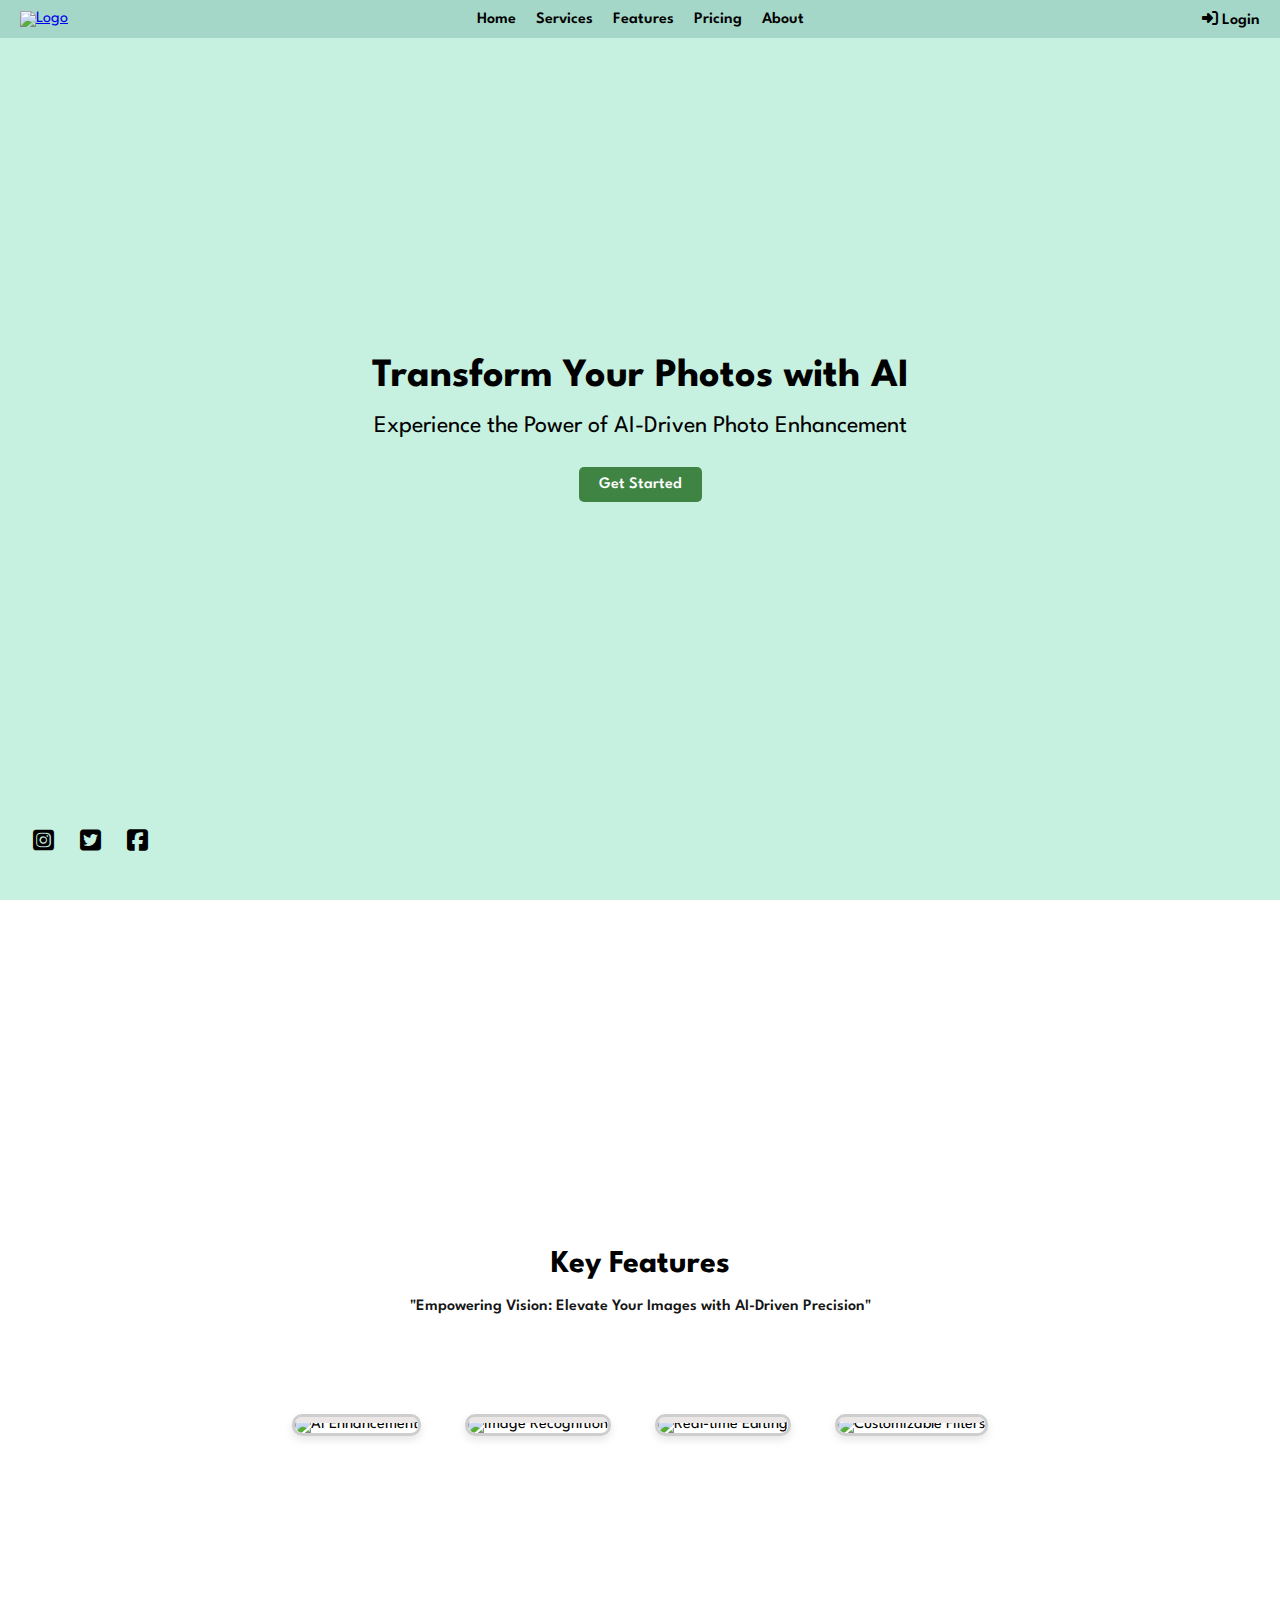
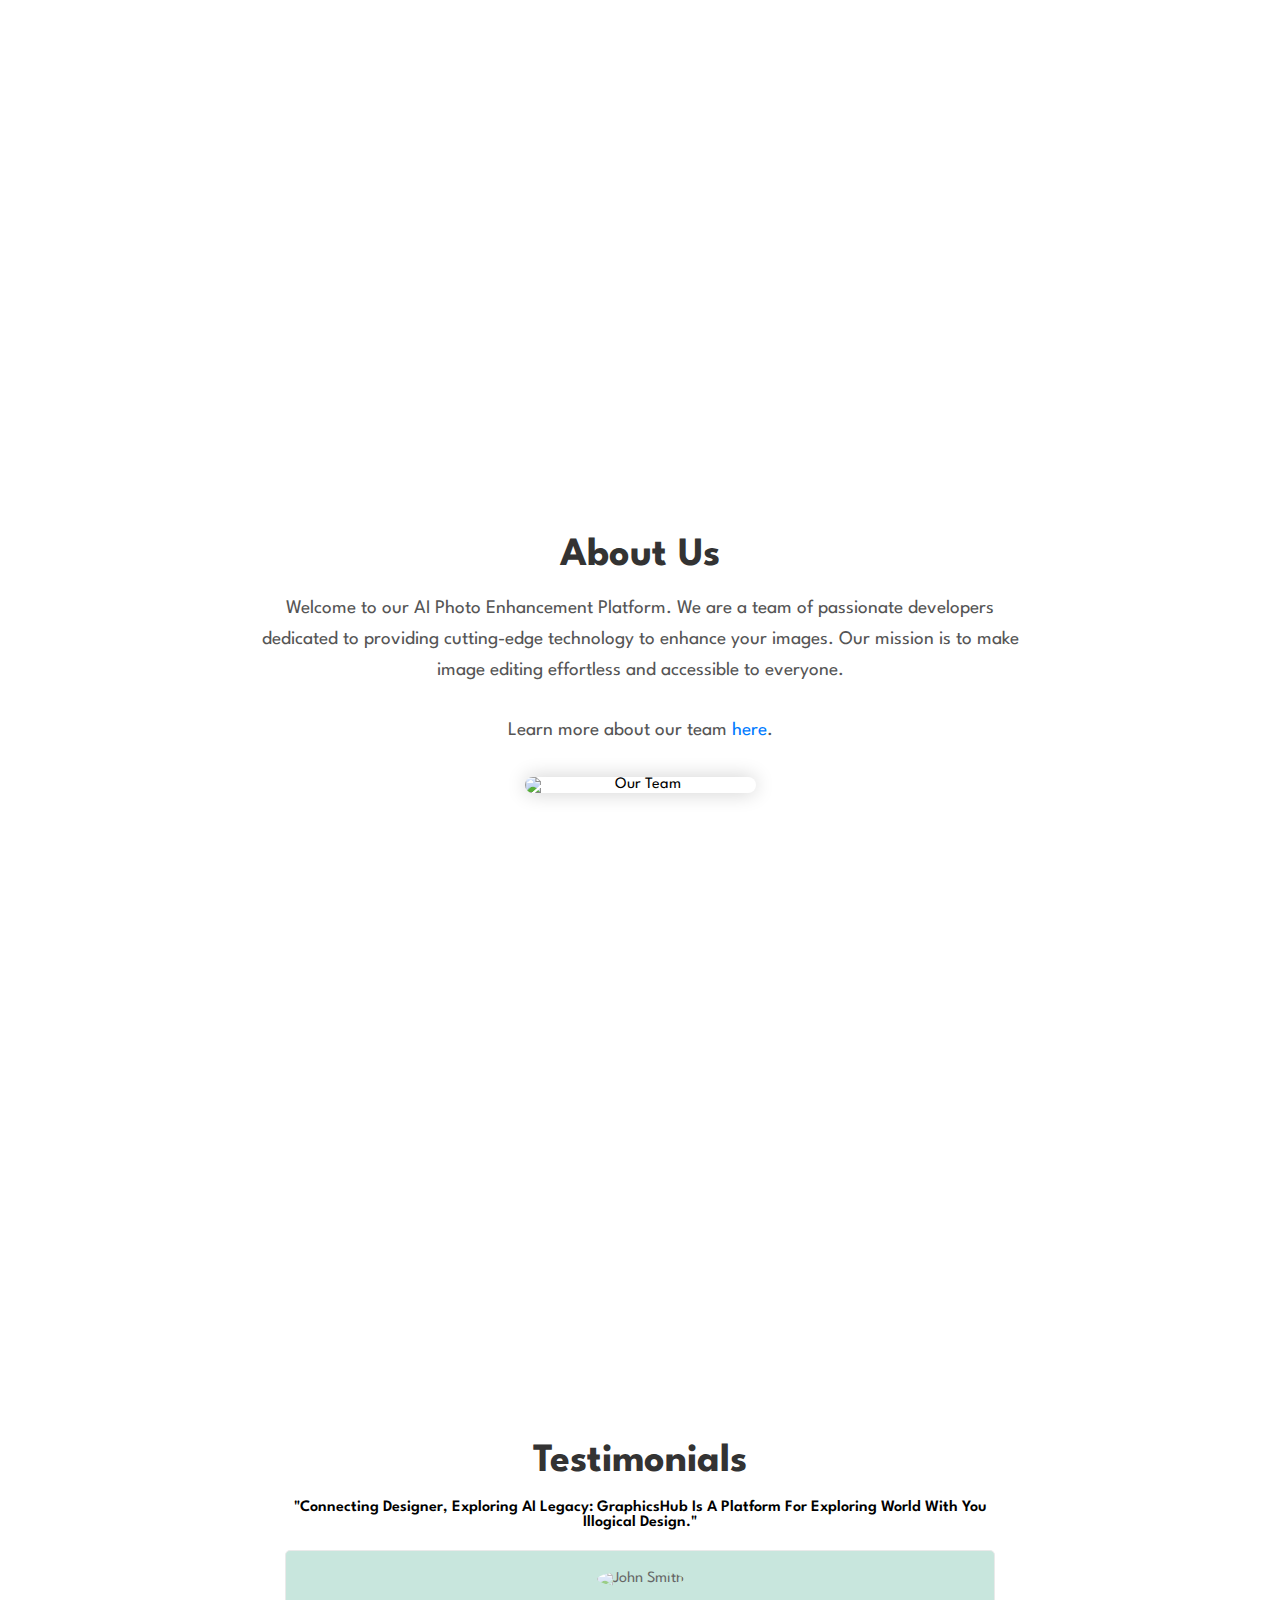
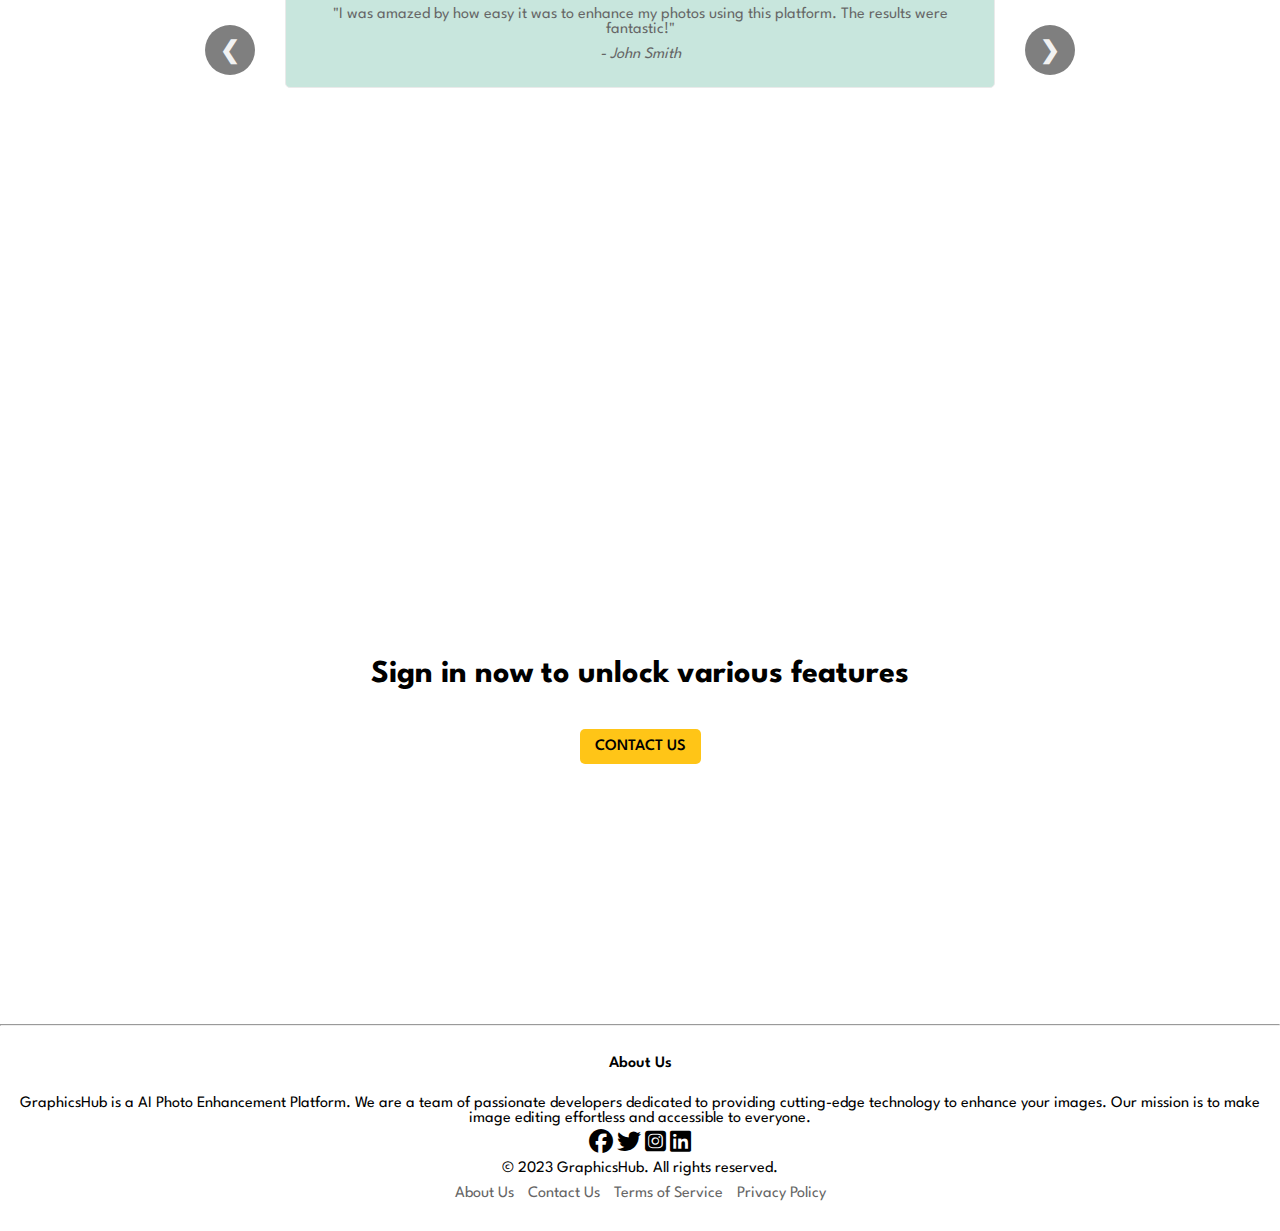
==== index.html @ 6629adc6 "Add files via upload" ====
<!DOCTYPE html>
<html lang="en">
  <head>
    <meta charset="UTF-8" />
    <meta name="viewport" content="width=device-width, initial-scale=1.0" />
    <!--fontawesome-->
    <link
      rel="stylesheet"
      href="https://use.fontawesome.com/releases/v5.7.2/css/all.css"
      integrity="sha384-fnmOCqbTlWIlj8LyTjo7mOUStjsKC4pOpQbqyi7RrhN7udi9RwhKkMHpvLbHG9Sr"
      crossorigin="anonymous"
    />
    <link
      rel="stylesheet"
      href="https://use.fontawesome.com/releases/v5.5.0/css/all.css"
    />
    <link
      rel="stylesheet"
      href="https://cdnjs.cloudflare.com/ajax/libs/font-awesome/6.4.0/css/all.min.css"
    />
    <link rel="stylesheet" href="style.css" />
    <title>GraphicsHub||Photo Enhancement Platform</title>
  </head>

  <body>
    <!--Scroll-Up-->
    <a id="button">
      <i class="fas fa-angle-up"></i>
    </a>
    <!-- loader -->
    <div class="loader" id="loader">
      <img src="img/loader.gif" alt="Loading..." />
    </div>
    <!-- homepage -->
    <div class="homepage">
      <!-- navigation bar -->
      <header>
        <div class="logo">
          <a href="index.html"
            ><img src="img/logo/logo black.png" alt="Logo"
          /></a>
        </div>
        <nav>
          <ul class="nav-links">
            <li><a href="index.html">Home</a></li>
            <li><a href="service.html">Services</a></li>
            <li><a href="#">Features</a></li>
            <li><a href="designer/Swiggy/index.html">Pricing</a></li>
            <li><a href="about.html">About</a></li>
          </ul>
        </nav>
        <div class="login" id="loginButton">
          <a href="login.html"><span class="fas fa-sign-in-alt"></span> Login</a>
        </div>
      </header>
      <!-- hero section -->
      <section class="hero">
        <div class="hero-content">
          <h1>Transform Your Photos with AI</h1>
          <p>Experience the Power of AI-Driven Photo Enhancement</p>
          <a href="imagecre.html" class="cta-btn" id="cta-button">Get Started</a>
        </div>
      </section>
      <div class="social-icons">
        <a href="#" class="social-icon" id="instagram"
          ><i
            class="fa-brands fa-square-instagram fa-xl"
            style="color: #000000"
          ></i
        ></a>
        <a href="#" class="social-icon" id="twitter"
          ><i
            class="fa-brands fa-square-twitter fa-xl"
            style="color: #000000"
          ></i
        ></a>
        <a href="#" class="social-icon" id="facebook"
          ><i
            class="fa-brands fa-square-facebook fa-xl"
            style="color: #000000"
          ></i
        ></a>
      </div>
    </div>
    <!-- key feature -->
    <section class="key-features">
      <div class="feature">
        <h2>Key Features</h2>
        <p>"Empowering Vision: Elevate Your Images with AI-Driven Precision"</p>
        <div class="feature-item">
          <img src="img/keyfeature/1.jpg" alt="AI Enhancement" />
          <details>
            <summary>AI-powered photo enhancement</summary>
            <p>
              Utilize the latest advancements in artificial intelligence to
              effortlessly enhance your photos. Our intelligent algorithms work
              tirelessly to bring out the best in every image, ensuring stunning
              results every time.
            </p>
          </details>
        </div>
        <div class="feature-item">
          <img src="img/keyfeature/2.jpg" alt="Image Recognition" />
          <details>
            <summary>Intelligent image recognition</summary>
            <p>
              Experience the future of image recognition technology that can
              identify and understand the various elements within your photos.
              Our advanced system comprehends objects, scenes, and people,
              enabling seamless organization and categorization of your visual
              content.
            </p>
          </details>
        </div>
        <div class="feature-item">
          <img src="img/keyfeature/3.jpg" alt="Real-time Editing" />
          <details>
            <summary>Real-time editing tools</summary>
            <p>
              Enjoy the convenience of real-time editing with our intuitive
              tools that allow you to make instant adjustments to your photos.
              Whether it's fine-tuning the lighting, adjusting the colors, or
              adding artistic effects, our platform provides a smooth and
              responsive editing experience.
            </p>
          </details>
        </div>
        <div class="feature-item">
          <img src="img/keyfeature/4.jpg" alt="Customizable Filters" />
          <details>
            <summary>Customizable filters and effects</summary>
            <p>
              Unleash your creativity with our diverse range of customizable
              filters and effects. Transform your images with a touch of
              personal style, from vintage-inspired filters to modern artistic
              effects, offering endless possibilities to express your unique
              vision.
            </p>
          </details>
        </div>
      </div>
    </section>
    <!-- about us -->
    <section class="about-us">
      <div class="about">
        <h2>About Us</h2>
        <p>
          Welcome to our AI Photo Enhancement Platform. We are a team of
          passionate developers dedicated to providing cutting-edge technology
          to enhance your images. Our mission is to make image editing
          effortless and accessible to everyone.
        </p>
        <p>
          Learn more about our team
          <a id="team-link" href="#" onclick="toggleImage()">here</a>.
        </p>
        <div id="team-info" style="display: none">
          <h3>Meet Our Team</h3>
          <div class="team-members">
            <div
              class="team-member"
              id="team-member1"
              onclick="showInfo('team-member1')"
            >
              <img
                src="img/about us/team 1.jpg"
                alt="Team Member 1"
                class="team-img"
              />
              <h4>John Doe</h4>
              <p>Lead Developer</p>
              <p>
                John is an experienced developer with a passion for creating
                innovative solutions. He specializes in AI and machine learning.
              </p>
            </div>
            <div
              class="team-member"
              id="team-member2"
              onclick="showInfo('team-member2')"
            >
              <img
                src="img/about us/team 2.jpg"
                alt="Team Member 2"
                class="team-img"
              />
              <h4>Jane Smith</h4>
              <p>Marketing Specialist</p>
              <p>
                Jane is a creative marketing professional who excels in
                developing and implementing effective marketing strategies.
              </p>
            </div>
            <div
              class="team-member"
              id="team-member3"
              onclick="showInfo('team-member3')"
            >
              <img
                src="img/about us/team 3.jpg"
                alt="Team Member 3"
                class="team-img"
              />
              <h4>Jane Smith</h4>
              <p>Marketing Specialist</p>
              <p>
                Jane is a creative marketing professional who excels in
                developing and implementing effective marketing strategies.
              </p>
            </div>
          </div>
        </div>
        <img
          src="img/about us/team.jpg"
          alt="Our Team"
          id="team-image"
          class="team-image"
        />
      </div>
    </section>
    <!-- testimonials -->
    <section class="testimonials">
      <div class="testt">
        <h2>Testimonials</h2>
        <p style="font-weight: 600;">"Connecting Designer, Exploring AI Legacy: GraphicsHub Is A  Platform For Exploring World With You Illogical Design." </p>
        <div class="slideshow-container">
          <div class="testimonial fade">
               <img src="img/testimonial/1.avif" alt="John Smith">
            <p>
              "I was amazed by how easy it was to enhance my photos using this
              platform. The results were fantastic!"
            </p>
            <p><em>- John Smith</em></p>
          </div>
          <div class="testimonial fade">
               <img src="img/testimonial/2.avif" alt="John Smith">
            <p>
              "I was amazed by how easy it was to enhance my photos using this
              platform. The results were fantastic!"
            </p>
            <p><em>- Sarah Johnson</em></p>
          </div>
          <div class="testimonial fade">
               <img src="img/testimonial/3.avif" alt="John Smith">
            <p>
              "I was amazed by how easy it was to enhance my photos using this
              platform. The results were fantastic!"
            </p>
            <p><em>- John Smith</em></p>
          </div>
          <div class="testimonial fade">
               <img src="img/testimonial/4.avif" alt="John Smith">
            <p>
              "I was amazed by how easy it was to enhance my photos using this
              platform. The results were fantastic!"
            </p>
            <p><em>- Sarah Johnson</em></p>
          </div>
          <a class="prev" onclick="plusSlides(-1)">&#10094;</a>
          <a class="next" onclick="plusSlides( 1)">&#10095;</a>
        </div>
      </div>
    </section>

<!-- Call to action -->
<section class="cta">
  <h1>Sign in now to unlock various features</h1>
  <a href="contact.html" class="btn">CONTACT US</a>
  </section>

<!-- Footer -->
<hr>
<section class="footer section-p1">
  <h4>About Us</h4>
  <p>GraphicsHub is a AI Photo Enhancement Platform. We are a team of
    passionate developers dedicated to providing cutting-edge technology
    to enhance your images. Our mission is to make image editing
    effortless and accessible to everyone.</p>
    <div class="icons">
      <i class="fa-brands fa-facebook fa-xl"></i>
        <i class="fa-brands fa-twitter fa-xl"></i>
        <i class="fa-brands fa-square-instagram fa-xl"></i>
        <i class="fa-brands fa-linkedin fa-xl"></i>
    </div>
    <br>
    <div class="container">
      <div class="row">
        <div class="col-md-6">
          <p>&copy; 2023 GraphicsHub. All rights reserved.</p>
        </div>
        <div class="col-md-6">
          <ul class="footer-menu">
            <li><a href="about.html">About Us</a></li>
            <li><a href="contact.html">Contact Us</a></li>
            <li><a href="https://www.termsofservicegenerator.net/live.php?token=7SUFa6tW38E29LbaWsMAWUaSsL6pyt5R">Terms of Service</a></li>
            <li><a href="https://www.privacypolicygenerator.info/live.php?token=wc4hjiRKUMUTDexsnBzlzTsLbdNedza4">Privacy Policy</a></li>
          </ul>
        </div>
      </div>
    </div>
</section>






























    <script src="script.js"></script>

    <!--Scroll ANimation-->
    <!-- jQuery first, then Popper.js, then Bootstrap JS -->
    <script src="https://ajax.googleapis.com/ajax/libs/jquery/3.6.0/jquery.min.js"></script>
    <script
      src="https://code.jquery.com/jquery-3.3.1.slim.min.js"
      integrity="sha384-q8i/X+965DzO0rT7abK41JStQIAqVgRVzpbzo5smXKp4YfRvH+8abtTE1Pi6jizo"
      crossorigin="anonymous"
    ></script>
    <script
      src="https://cdnjs.cloudflare.com/ajax/libs/popper.js/1.14.3/umd/popper.min.js"
      integrity="sha384-ZMP7rVo3mIykV+2+9J3UJ46jBk0WLaUAdn689aCwoqbBJiSnjAK/l8WvCWPIPm49"
      crossorigin="anonymous"
    ></script>
    <script
      src="https://stackpath.bootstrapcdn.com/bootstrap/4.1.3/js/bootstrap.min.js"
      integrity="sha384-ChfqqxuZUCnJSK3+MXmPNIyE6ZbWh2IMqE241rYiqJxyMiZ6OW/JmZQ5stwEULTy"
      crossorigin="anonymous"
    ></script>
    <script src="https://code.jquery.com/jquery-3.5.1.js"></script>

    <script type="text/javascript">
      var btn = $("#button");

      $(window).scroll(function () {
        if ($(window).scrollTop() > 300) {
          btn.addClass("show");
        } else {
          btn.removeClass("show");
        }
      });

      btn.on("click", function (e) {
        e.preventDefault();
        $("html, body").animate({ scrollTop: 0 }, "300");
      });
    </script>
  </body>
</html>
---- style.css ----
/* color 

#e0292c
#a4d7c8
#c6f0df
#FCE4D9 

*/

@import url("https://fonts.googleapis.com/css2?family=Spartan:wght@100;200;300;400;500;600;700;800;900&display=swap");

* {
  margin: 0;
  padding: 0;
  font-family: "Spartan", Arial, Helvetica, sans-serif;
  /*no copy and no select*/
  -webkit-user-select: none;
  -webkit-touch-callout: none;
  -moz-user-select: none;
  -ms-user-select: none;
  user-select: none;
}

html {
  scroll-behavior: smooth;
}

/* horizantal scroll-none */
html, body {
  max-width: 100%;
  overflow-x: hidden;
}

/*Scroll Animation*/

#button {
  display: inline-block;
  background-color: #054044;
  width: 50px;
  height: 50px;
  line-height: 60px;
  text-align: center;
  border-radius: 25px;
  position: fixed;
  bottom: 30px;
  right: 30px;
  transition: background-color 0.3s, opacity 0.5s, visibility 0.5s;
  opacity: 0;
  z-index: 1000;
}

#button i {
  font-size: 32px;
  color: white;
}

#button:hover {
  cursor: pointer;
  background-color: #5f5f5f;
}

#button.show {
  opacity: 1;
}

/* loader */
.loader {
  position: fixed;
  z-index: 9999;
  overflow: show;
  margin: auto;
  top: 0;
  left: 0;
  bottom: 0;
  right: 0;
  background: rgba(40, 40, 40, 0.716);
  display: flex;
  justify-content: center;
  align-items: center;
}

.loader img {
  width: 100px;
  height: auto;
}

/* homepage */
.homepage {
  background-color: #c6f0df;
  /* background: url(img/section/hero.avif) no-repeat center center; */
  background-size: cover;
  height: 100vh;
}

/* navbar */
header {
  display: flex;
  justify-content: space-between;
  align-items: center;
  color: #000000;
  padding: 10px 20px;
  background-color: #a4d7c8;
}

.logo {
  flex: 1;
}

.logo img {
  height: 40px;
}

nav {
  flex: 2;
  text-align: center;
}

nav ul {
  list-style-type: none;
  display: flex;
  justify-content: center;
}

.nav-links li {
  margin: 0 10px;
}

.nav-links li a {
  font-weight: 600;
  text-decoration: none;
  color: #000000;
}

.nav-links li a:hover {
  font-weight: 700;
  color: #e0292c;
}

.login {
  flex: 1;
  text-align: right;
}

.login a {
  font-weight: 600;
  text-decoration: none;
  color: #000000;
}
.login a:hover {
  font-weight: 700;
  color: #e0292c;
}

/* hero section */

.hero {
  display: flex;
  justify-content: center;
  align-items: center;
  position: relative;
  color: #000000;
}

.hero-content {
  max-width: 700px;
  align-items: center;
  justify-content: center;
  margin-top: 320px;
  z-index: 1;
  text-align: center;
}

.hero h1 {
  font-size: 2.5em;
  margin-bottom: 20px;
}

.hero p {
  font-size: 1.5em;
  margin-bottom: 30px;
}

.cta-btn {
  display: inline-block;
  padding: 10px 20px;
  background-color: #408443;
  color: #fff;
  text-decoration: none;
  border-radius: 5px;
  font-weight: 550;
  transition: background-color 0.2s;
}

.cta-btn:hover {
  color: aliceblue;
  background-color: #003502;
  font-weight: 750;
}

/* SOCIAL MEDIA */

.social-icons {
  display: flex;
  justify-content: left;
  align-items: end;
  margin-top: 330px;
  margin-left: 20px;
  border-radius: 30px;
}

.social-icon {
  display: inline-block;
  margin: 0 10px;
  padding: 3px;
  transition: transform 0.3s;
}

.social-icon:hover {
  display: flex;
  justify-content: left;
  align-items: end;
  transform: scale(1.4);
  box-shadow: 0 5px 15px rgba(255, 255, 255, 0.576);
}

/* key feature */

.key-features {
  /* background: url(img/section/features.jpg) no-repeat center center; */
  /* background-color: #c6f0df; */
  background-size: cover;
  height: 90vh;
}

.key-features {
  text-align: center;
  padding: 50px 20px;
  display: flex;
  justify-content: center;
  align-items: center;
}

.feature {
  justify-content: center;
  align-items: center;
  align-content: center;
}

.key-features h2 {
  font-size: 2em;
  margin-bottom: 20px;
  margin-top: 30px;
}

.key-features p {
  font-size: 1em;
  color: #000000e8;
  font-weight: 600;
  margin-bottom: 100px;
}

.feature-item {
  display: inline-block;
  margin-left: 20px;
  margin-right: 20px;
  margin-bottom: 50px;
  border: 3px solid #cecece;
  border-radius: 10px;
  overflow: hidden;
  box-shadow: 0 4px 8px rgba(0, 0, 0, 0.1);
  position: relative;
}

.feature-item img {
  max-width: 300px;
  border-top-left-radius: 10px;
  border-top-right-radius: 10px;
  border-bottom-left-radius: 10px;
  border-bottom-right-radius: 10px;
  transition: transform 0.3s, box-shadow 0.3s;
}

.feature-item img:hover {
  border-top-left-radius: 50px;
  border: 1px solid rgb(255, 255, 255);
  transform: scale(0.9);
  box-shadow: 0 0 20px rgba(0, 0, 0, 0.335);
  transition: transform 0.4s;
}

.feature-item details {
  font-size: small;
  font-weight: bolder;
  position: absolute;
  bottom: 10px;
  left: 50%;
  transform: translateX(-50%);
  width: 85%;
  outline: none;
  background-color: #ebe7e7;
  padding: 10px;
  border-radius: 5px;
  text-align: left;
}

.feature-item details:hover {
  color: #555;
  font-size: small;
}

.feature-item summary {
  cursor: pointer;
}

/* ABOUT US */
.about-us {
  /* background: url(img/section/6.jpg) no-repeat center center; */
  /* background-color: #c6f0df; */
  background-size: cover;
  height: 90vh;
}

.about-us {
  text-align: center;
  padding: 50px 20px;
  display: flex;
  justify-content: center;
  align-items: center;
}

.about {
  justify-content: center;
  align-items: center;
  align-content: center;
  padding: 125px;
  margin-left: 110px;
  margin-right: 110px;
}

.about-us h2 {
  font-size: 2.5em;
  margin-bottom: 20px;
  color: #333;
}

.about-us p {
  font-size: 1.2em;
  margin-bottom: 30px;
  color: #555;
  line-height: 1.6;
}

#team-link {
  color: #007bff;
  text-decoration: none;
  transition: color 0.3s;
}

#team-link:hover {
  color: #0056b3;
}

#team-info {
  margin-top: 40px;
}

.team-members {
  margin-top: 25px;
  display: flex;
  justify-content: center;
  flex-wrap: wrap;
  gap: 30px;
}

.team-member {
  text-align: center;
  width: 300px;
  padding: 20px;
  border: 1px solid #b3b2b2;
  border-radius: 10px;
  background-color: rgb(216, 252, 255);
  transition: all 0.3s;
}

.team-member:hover {
  box-shadow: 0 0 10px rgba(0, 0, 0, 0.1);
  background-color: #b9ddf8;
}

.team-member.active {
  box-shadow: 0 0 15px rgba(0, 0, 0, 0.714);
}

.team-img {
  width: 150px;
  height: 150px;
  border-radius: 50%;
  object-fit: cover;
  margin-bottom: 15px;
  transition: all 0.3s;
}

.team-img:hover {
  height: 200px;
  border-radius: 5%;
  transform: scale(1.1);
}

.team-member h4 {
  font-size: 1.8em;
  margin-bottom: 10px;
  color: #333;
}

.team-member p {
  font-size: 1em;
  color: #555;
  line-height: 1.6;
}

.team-image {
  max-width: 30%;
  border-radius: 10px;
  box-shadow: 0 0 20px rgba(0, 0, 0, 0.2);
  margin-top: 40px;
  display: block;
  margin: 0 auto;
  transition: all 0.3s;
}

.team-image:hover {
  box-shadow: 0 0 15px rgba(0, 0, 0, 0.411);
  transform: scale(1.1);
}

/* testimonials */
.testimonials {
  /* background-color: #c6f0df; */
  background-size: cover;
  height: 90vh;
}

.testimonials {
  text-align: center;
  padding: 50px 50px 20px 50px;
  display: flex;
  justify-content: center;
  align-items: center;
}

.testt {
  justify-content: center;
  align-items: center;
  align-content: center;
  padding: 125px;
  margin-left: 110px;
  margin-right: 110px;
}

.testimonials h2 {
  font-size: 2.5em;
  margin-bottom: 20px;
  color: #333;
}
.testimonials p {
  margin-bottom: 20px;
}

.slideshow-container {
  position: relative;
  max-width: 990px;
  margin: 0 auto;
}

.testimonial {
  display: none;
  padding: 20px;
  border: 1px solid #ddd;
  border-radius: 5px;
  background-color: #a4d7c8;
  margin-bottom: 20px;
  position: relative;
}

.testimonial p {
  margin-bottom: 5px;
  margin-top: 10px;
}

.testimonial img {
  width: 100px;
  height: 100px;
  border-radius: 50%;
  object-fit: cover;
  margin-bottom: 10px;
}

.prev,
.next {
  cursor: pointer;
  position: absolute;
  top: 22%;
  transform: translateY(90%);
  width: 30px;
  height: 30px;
  display: flex;
  justify-content: center;
  align-items: center;
  font-size: 24px;
  padding: 10px;
  color: #f2f2f2;
  font-weight: bold;
  border-radius: 50%;
  background-color: rgba(0, 0, 0, 0.5);
  transition: background-color 0.3s, transform 0.3s;
}

.prev {
  left: -80px;
}

.next {
  right: -80px;
}

.prev:hover,
.next:hover {
  background-color: rgba(19, 19, 19, 0.8);
  transform: translateY(90%) scale(0.9);
}

.fade {
  animation-name: fade;
  animation-duration: 0.9s;
}

@keyframes fade {
  from {
    opacity: 0;
    transform: translateX(-10px);
  }
  to {
    opacity: 1;
    transform: translateX(0);
  }
}

/* CTA */
.cta{
  margin:160px auto;
  width: 80%;
  background-image:url(img/section/cta.png);
  background-position: center;
  background-size: cover;
  border-radius: 10px;
  text-align: center;
  padding: 100px 0;
}
.cta h1{
   margin-bottom: 40px;
   padding: 0;
}
 .cta  .btn {
  display: inline-block;
  padding: 10px 15px;
  background-color: rgba(255, 191, 0, 0.91);
  color: #000000;
  text-decoration: none;
  border-radius: 5px;
  font-weight: 550;
  transition: background-color 0.2s;
}

.cta  .btn:hover {
  color: rgb(0, 22, 41);
  background-color: #ffb300;
  font-weight: 700;
}

@media(max-width:700px){
  .cta h1{
    font-size: 24px;
  }
}

/* Footer */
.footer {
  /* background-color: #c6f0df; */
  width: 100%;
  text-align: center;
  padding: 30px 0;
}
.footer h4 {
  color: #000000;
  margin-bottom: 25px;
  font-weight: 600;
}
.icons {
  display: inline;
  margin: 0 13px;
  cursor: pointer;
  padding: 18px 0;
}

.footer p {
  margin: 10px;
}

.footer-menu li {
  display: inline-block;
  margin-right: 10px;
}

.footer-menu li:last-child {
  margin-right: 0;
}

.footer-menu a {
  color: #666;
  text-decoration: none;
}

.footer-menu a:hover {
  color: #4a4a4a;
}
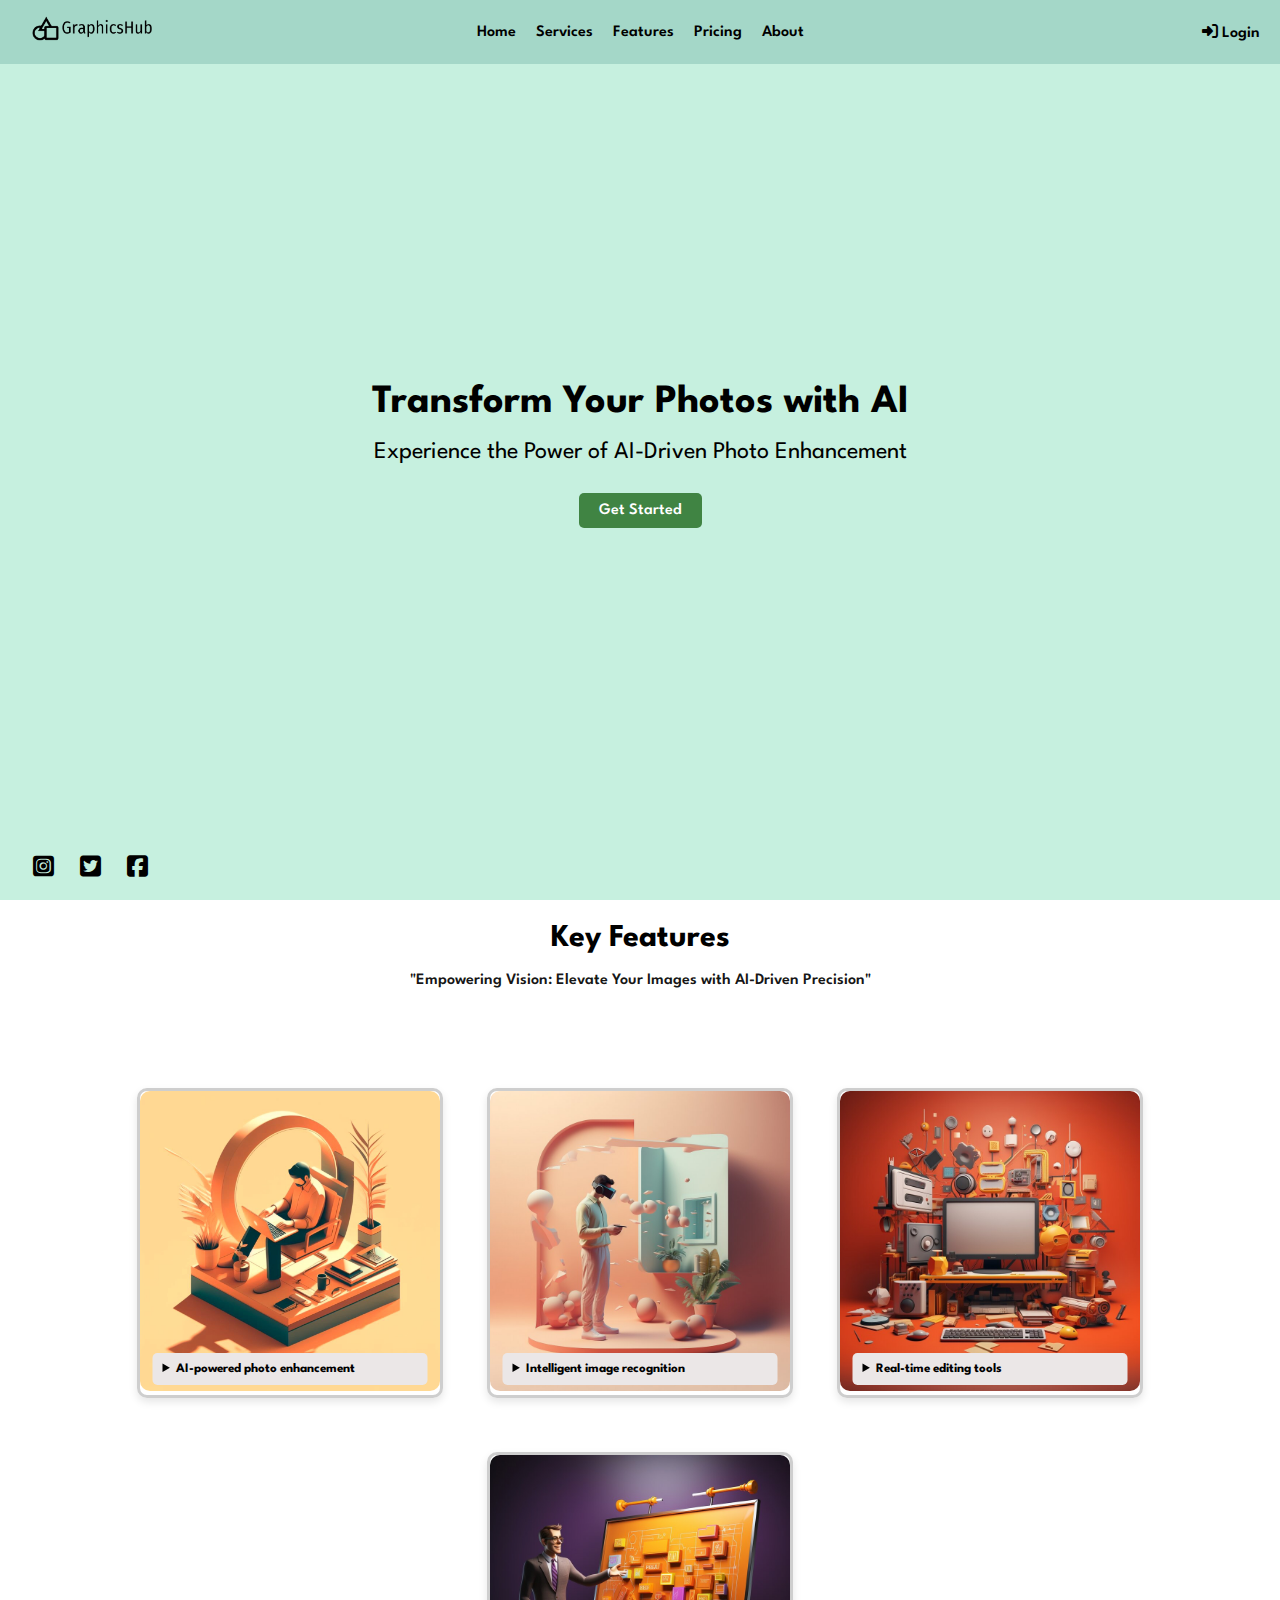
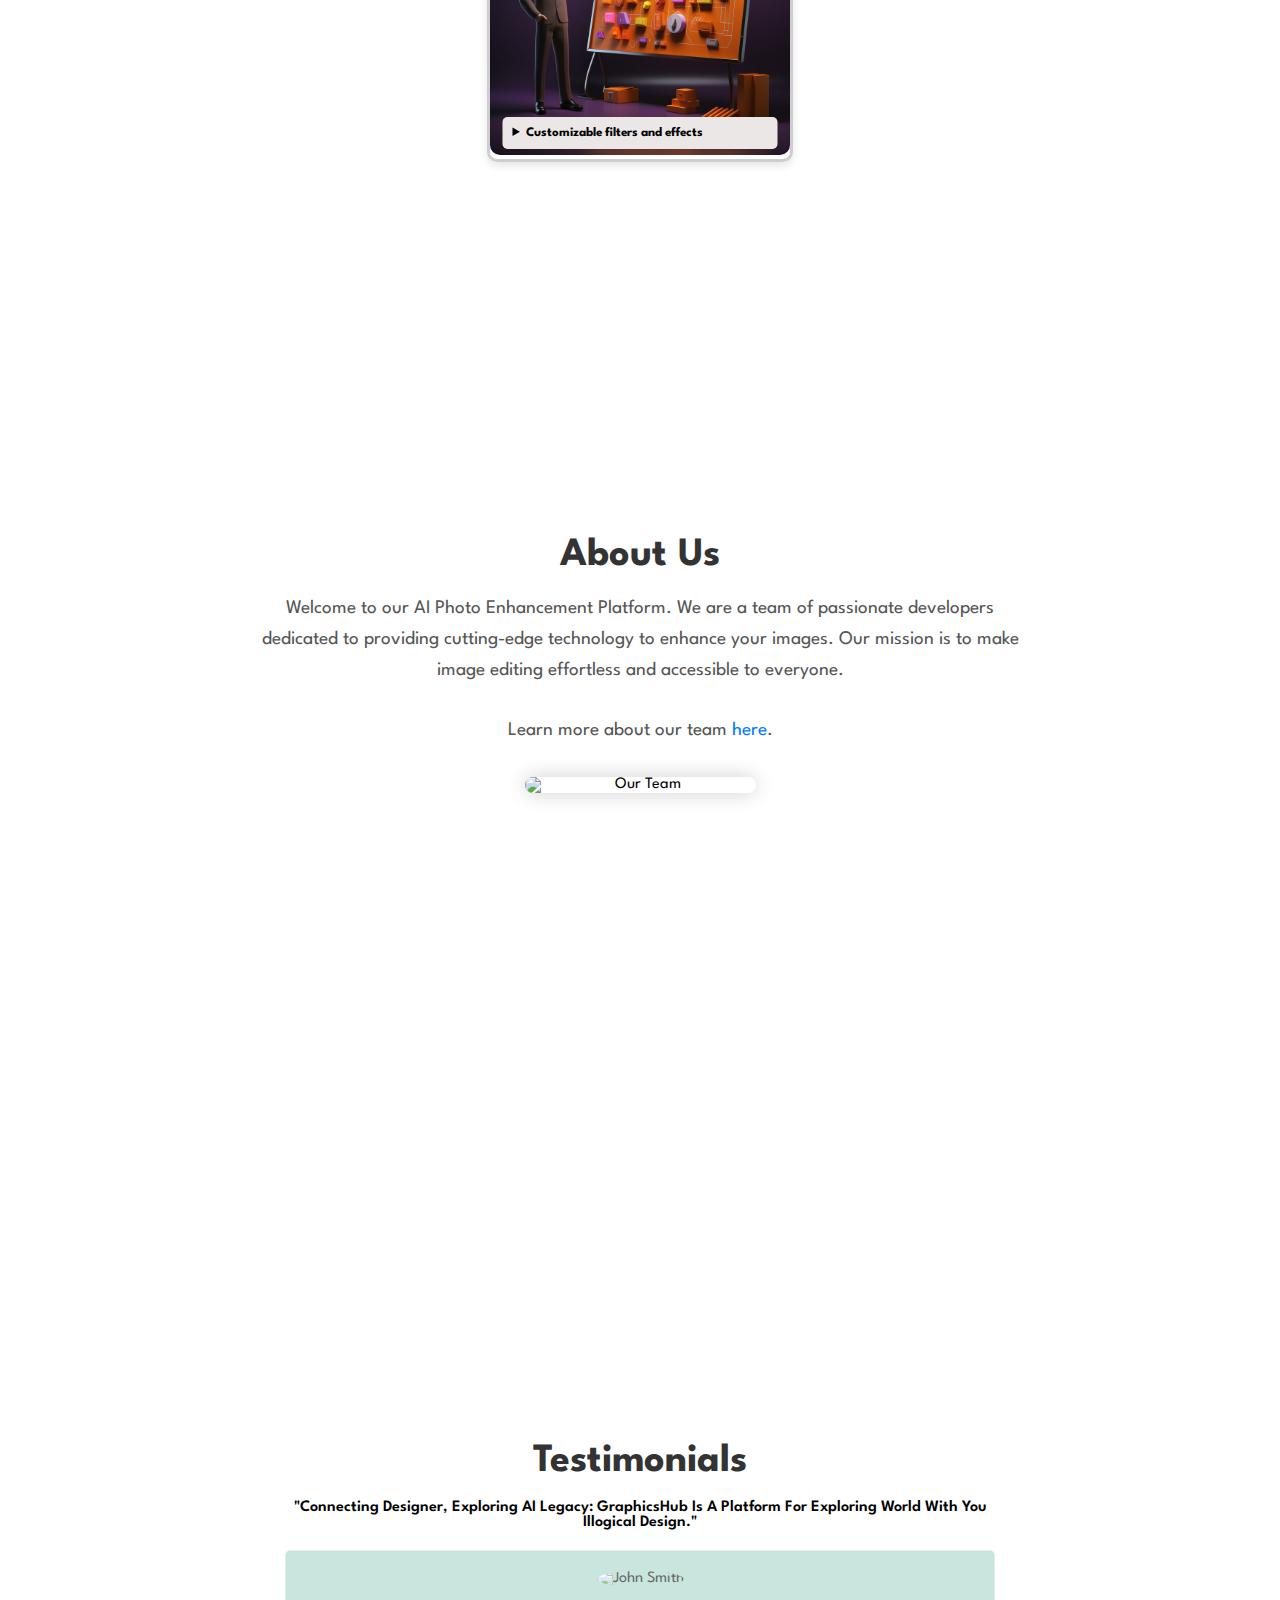
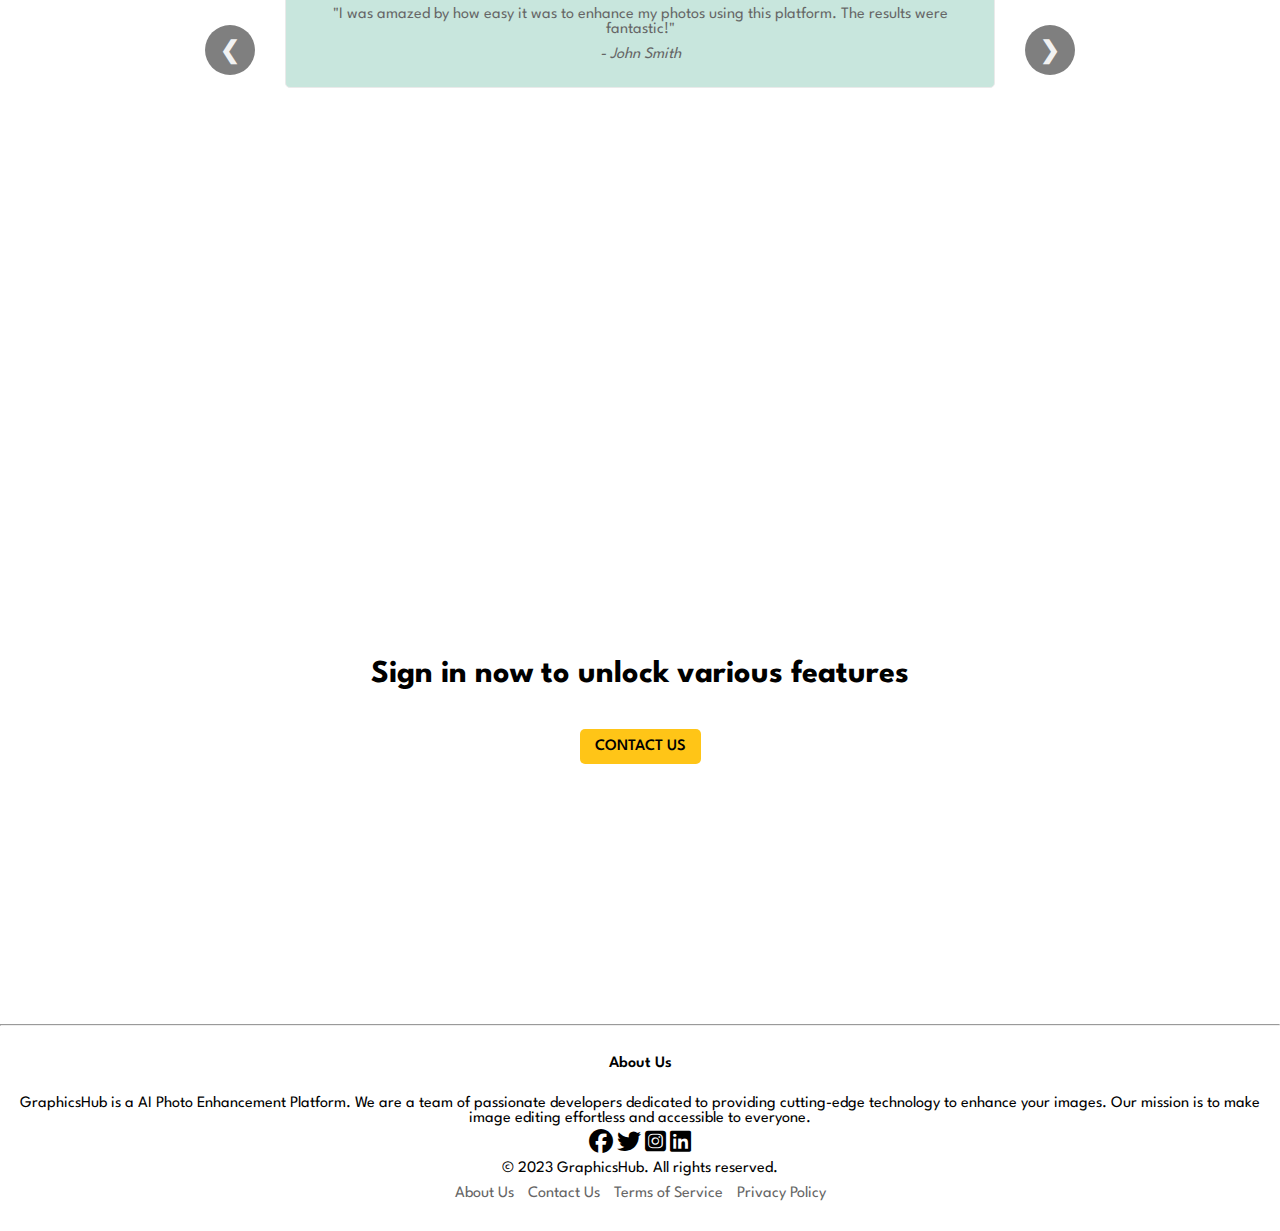
==== commit cbfd2f4b: "Add files via upload" ====
--- a/index.html
+++ b/index.html
@@ -1,304 +1,234 @@
 <!DOCTYPE html>
 <html lang="en">
-  <head>
+
+<head>
     <meta charset="UTF-8" />
     <meta name="viewport" content="width=device-width, initial-scale=1.0" />
     <!--fontawesome-->
-    <link
-      rel="stylesheet"
-      href="https://use.fontawesome.com/releases/v5.7.2/css/all.css"
-      integrity="sha384-fnmOCqbTlWIlj8LyTjo7mOUStjsKC4pOpQbqyi7RrhN7udi9RwhKkMHpvLbHG9Sr"
-      crossorigin="anonymous"
-    />
-    <link
-      rel="stylesheet"
-      href="https://use.fontawesome.com/releases/v5.5.0/css/all.css"
-    />
-    <link
-      rel="stylesheet"
-      href="https://cdnjs.cloudflare.com/ajax/libs/font-awesome/6.4.0/css/all.min.css"
-    />
+    <link rel="stylesheet" href="https://use.fontawesome.com/releases/v5.7.2/css/all.css" integrity="sha384-fnmOCqbTlWIlj8LyTjo7mOUStjsKC4pOpQbqyi7RrhN7udi9RwhKkMHpvLbHG9Sr" crossorigin="anonymous" />
+    <link rel="stylesheet" href="https://use.fontawesome.com/releases/v5.5.0/css/all.css" />
+    <link rel="stylesheet" href="https://cdnjs.cloudflare.com/ajax/libs/font-awesome/6.4.0/css/all.min.css" />
     <link rel="stylesheet" href="style.css" />
     <title>GraphicsHub||Photo Enhancement Platform</title>
-  </head>
-
-  <body>
+</head>
+
+<body>
     <!--Scroll-Up-->
     <a id="button">
-      <i class="fas fa-angle-up"></i>
+        <i class="fas fa-angle-up"></i>
     </a>
     <!-- loader -->
     <div class="loader" id="loader">
-      <img src="img/loader.gif" alt="Loading..." />
+        <img src="img/loader.gif" alt="Loading..." />
     </div>
     <!-- homepage -->
     <div class="homepage">
-      <!-- navigation bar -->
-      <header>
-        <div class="logo">
-          <a href="index.html"
-            ><img src="img/logo/logo black.png" alt="Logo"
-          /></a>
-        </div>
-        <nav>
-          <ul class="nav-links">
-            <li><a href="index.html">Home</a></li>
-            <li><a href="service.html">Services</a></li>
-            <li><a href="#">Features</a></li>
-            <li><a href="designer/Swiggy/index.html">Pricing</a></li>
-            <li><a href="about.html">About</a></li>
-          </ul>
-        </nav>
-        <div class="login" id="loginButton">
-          <a href="login.html"><span class="fas fa-sign-in-alt"></span> Login</a>
-        </div>
-      </header>
-      <!-- hero section -->
-      <section class="hero">
-        <div class="hero-content">
-          <h1>Transform Your Photos with AI</h1>
-          <p>Experience the Power of AI-Driven Photo Enhancement</p>
-          <a href="imagecre.html" class="cta-btn" id="cta-button">Get Started</a>
-        </div>
-      </section>
-      <div class="social-icons">
-        <a href="#" class="social-icon" id="instagram"
-          ><i
+        <!-- navigation bar -->
+        <header>
+            <div class="logo">
+                <a href="index.html"><img src="img/logo/logo black.png" alt="Logo" /></a>
+            </div>
+            <nav>
+                <ul class="nav-links">
+                    <li><a href="index.html">Home</a></li>
+                    <li><a href="service.html">Services</a></li>
+                    <li><a href="#">Features</a></li>
+                    <li><a href="designer/Swiggy/index.html">Pricing</a></li>
+                    <li><a href="about.html">About</a></li>
+                </ul>
+            </nav>
+            <div class="login" id="loginButton">
+                <a href="login.html"><span class="fas fa-sign-in-alt"></span> Login</a>
+            </div>
+        </header>
+        <!-- hero section -->
+        <section class="hero">
+            <div class="hero-content">
+                <h1>Transform Your Photos with AI</h1>
+                <p>Experience the Power of AI-Driven Photo Enhancement</p>
+                <a href="imagecre.html" class="cta-btn" id="cta-button">Get Started</a>
+            </div>
+        </section>
+        <div class="social-icons">
+            <a href="#" class="social-icon" id="instagram"><i
             class="fa-brands fa-square-instagram fa-xl"
             style="color: #000000"
           ></i
         ></a>
-        <a href="#" class="social-icon" id="twitter"
-          ><i
+            <a href="#" class="social-icon" id="twitter"><i
             class="fa-brands fa-square-twitter fa-xl"
             style="color: #000000"
           ></i
         ></a>
-        <a href="#" class="social-icon" id="facebook"
-          ><i
+            <a href="#" class="social-icon" id="facebook"><i
             class="fa-brands fa-square-facebook fa-xl"
             style="color: #000000"
           ></i
         ></a>
-      </div>
+        </div>
     </div>
     <!-- key feature -->
     <section class="key-features">
-      <div class="feature">
-        <h2>Key Features</h2>
-        <p>"Empowering Vision: Elevate Your Images with AI-Driven Precision"</p>
-        <div class="feature-item">
-          <img src="img/keyfeature/1.jpg" alt="AI Enhancement" />
-          <details>
-            <summary>AI-powered photo enhancement</summary>
-            <p>
-              Utilize the latest advancements in artificial intelligence to
-              effortlessly enhance your photos. Our intelligent algorithms work
-              tirelessly to bring out the best in every image, ensuring stunning
-              results every time.
-            </p>
-          </details>
-        </div>
-        <div class="feature-item">
-          <img src="img/keyfeature/2.jpg" alt="Image Recognition" />
-          <details>
-            <summary>Intelligent image recognition</summary>
-            <p>
-              Experience the future of image recognition technology that can
-              identify and understand the various elements within your photos.
-              Our advanced system comprehends objects, scenes, and people,
-              enabling seamless organization and categorization of your visual
-              content.
-            </p>
-          </details>
-        </div>
-        <div class="feature-item">
-          <img src="img/keyfeature/3.jpg" alt="Real-time Editing" />
-          <details>
-            <summary>Real-time editing tools</summary>
-            <p>
-              Enjoy the convenience of real-time editing with our intuitive
-              tools that allow you to make instant adjustments to your photos.
-              Whether it's fine-tuning the lighting, adjusting the colors, or
-              adding artistic effects, our platform provides a smooth and
-              responsive editing experience.
-            </p>
-          </details>
-        </div>
-        <div class="feature-item">
-          <img src="img/keyfeature/4.jpg" alt="Customizable Filters" />
-          <details>
-            <summary>Customizable filters and effects</summary>
-            <p>
-              Unleash your creativity with our diverse range of customizable
-              filters and effects. Transform your images with a touch of
-              personal style, from vintage-inspired filters to modern artistic
-              effects, offering endless possibilities to express your unique
-              vision.
-            </p>
-          </details>
-        </div>
-      </div>
+        <div class="feature">
+            <h2>Key Features</h2>
+            <p>"Empowering Vision: Elevate Your Images with AI-Driven Precision"</p>
+            <div class="feature-item">
+                <img src="img/keyfeature/1.jpg" alt="AI Enhancement" />
+                <details>
+                    <summary>AI-powered photo enhancement</summary>
+                    <p>
+                        Utilize the latest advancements in artificial intelligence to effortlessly enhance your photos. Our intelligent algorithms work tirelessly to bring out the best in every image, ensuring stunning results every time.
+                    </p>
+                </details>
+            </div>
+            <div class="feature-item">
+                <img src="img/keyfeature/2.jpg" alt="Image Recognition" />
+                <details>
+                    <summary>Intelligent image recognition</summary>
+                    <p>
+                        Experience the future of image recognition technology that can identify and understand the various elements within your photos. Our advanced system comprehends objects, scenes, and people, enabling seamless organization and categorization of your visual
+                        content.
+                    </p>
+                </details>
+            </div>
+            <div class="feature-item">
+                <img src="img/keyfeature/3.jpg" alt="Real-time Editing" />
+                <details>
+                    <summary>Real-time editing tools</summary>
+                    <p>
+                        Enjoy the convenience of real-time editing with our intuitive tools that allow you to make instant adjustments to your photos. Whether it's fine-tuning the lighting, adjusting the colors, or adding artistic effects, our platform provides a smooth and
+                        responsive editing experience.
+                    </p>
+                </details>
+            </div>
+            <div class="feature-item">
+                <img src="img/keyfeature/4.jpg" alt="Customizable Filters" />
+                <details>
+                    <summary>Customizable filters and effects</summary>
+                    <p>
+                        Unleash your creativity with our diverse range of customizable filters and effects. Transform your images with a touch of personal style, from vintage-inspired filters to modern artistic effects, offering endless possibilities to express your unique vision.
+                    </p>
+                </details>
+            </div>
+        </div>
     </section>
     <!-- about us -->
     <section class="about-us">
-      <div class="about">
-        <h2>About Us</h2>
-        <p>
-          Welcome to our AI Photo Enhancement Platform. We are a team of
-          passionate developers dedicated to providing cutting-edge technology
-          to enhance your images. Our mission is to make image editing
-          effortless and accessible to everyone.
-        </p>
-        <p>
-          Learn more about our team
-          <a id="team-link" href="#" onclick="toggleImage()">here</a>.
-        </p>
-        <div id="team-info" style="display: none">
-          <h3>Meet Our Team</h3>
-          <div class="team-members">
-            <div
-              class="team-member"
-              id="team-member1"
-              onclick="showInfo('team-member1')"
-            >
-              <img
-                src="img/about us/team 1.jpg"
-                alt="Team Member 1"
-                class="team-img"
-              />
-              <h4>John Doe</h4>
-              <p>Lead Developer</p>
-              <p>
-                John is an experienced developer with a passion for creating
-                innovative solutions. He specializes in AI and machine learning.
-              </p>
-            </div>
-            <div
-              class="team-member"
-              id="team-member2"
-              onclick="showInfo('team-member2')"
-            >
-              <img
-                src="img/about us/team 2.jpg"
-                alt="Team Member 2"
-                class="team-img"
-              />
-              <h4>Jane Smith</h4>
-              <p>Marketing Specialist</p>
-              <p>
-                Jane is a creative marketing professional who excels in
-                developing and implementing effective marketing strategies.
-              </p>
-            </div>
-            <div
-              class="team-member"
-              id="team-member3"
-              onclick="showInfo('team-member3')"
-            >
-              <img
-                src="img/about us/team 3.jpg"
-                alt="Team Member 3"
-                class="team-img"
-              />
-              <h4>Jane Smith</h4>
-              <p>Marketing Specialist</p>
-              <p>
-                Jane is a creative marketing professional who excels in
-                developing and implementing effective marketing strategies.
-              </p>
-            </div>
-          </div>
-        </div>
-        <img
-          src="img/about us/team.jpg"
-          alt="Our Team"
-          id="team-image"
-          class="team-image"
-        />
-      </div>
+        <div class="about">
+            <h2>About Us</h2>
+            <p>
+                Welcome to our AI Photo Enhancement Platform. We are a team of passionate developers dedicated to providing cutting-edge technology to enhance your images. Our mission is to make image editing effortless and accessible to everyone.
+            </p>
+            <p>
+                Learn more about our team
+                <a id="team-link" href="#" onclick="toggleImage()">here</a>.
+            </p>
+            <div id="team-info" style="display: none">
+                <h3>Meet Our Team</h3>
+                <div class="team-members">
+                    <div class="team-member" id="team-member1" onclick="showInfo('team-member1')">
+                        <img src="img/about us/team 1.jpg" alt="Team Member 1" class="team-img" />
+                        <h4>John Doe</h4>
+                        <p>Lead Developer</p>
+                        <p>
+                            John is an experienced developer with a passion for creating innovative solutions. He specializes in AI and machine learning.
+                        </p>
+                    </div>
+                    <div class="team-member" id="team-member2" onclick="showInfo('team-member2')">
+                        <img src="img/about us/team 2.jpg" alt="Team Member 2" class="team-img" />
+                        <h4>Jane Smith</h4>
+                        <p>Marketing Specialist</p>
+                        <p>
+                            Jane is a creative marketing professional who excels in developing and implementing effective marketing strategies.
+                        </p>
+                    </div>
+                    <div class="team-member" id="team-member3" onclick="showInfo('team-member3')">
+                        <img src="img/about us/team 3.jpg" alt="Team Member 3" class="team-img" />
+                        <h4>Jane Smith</h4>
+                        <p>Marketing Specialist</p>
+                        <p>
+                            Jane is a creative marketing professional who excels in developing and implementing effective marketing strategies.
+                        </p>
+                    </div>
+                </div>
+            </div>
+            <img src="img/about us/team.jpg" alt="Our Team" id="team-image" class="team-image" />
+        </div>
     </section>
     <!-- testimonials -->
     <section class="testimonials">
-      <div class="testt">
-        <h2>Testimonials</h2>
-        <p style="font-weight: 600;">"Connecting Designer, Exploring AI Legacy: GraphicsHub Is A  Platform For Exploring World With You Illogical Design." </p>
-        <div class="slideshow-container">
-          <div class="testimonial fade">
-               <img src="img/testimonial/1.avif" alt="John Smith">
-            <p>
-              "I was amazed by how easy it was to enhance my photos using this
-              platform. The results were fantastic!"
-            </p>
-            <p><em>- John Smith</em></p>
-          </div>
-          <div class="testimonial fade">
-               <img src="img/testimonial/2.avif" alt="John Smith">
-            <p>
-              "I was amazed by how easy it was to enhance my photos using this
-              platform. The results were fantastic!"
-            </p>
-            <p><em>- Sarah Johnson</em></p>
-          </div>
-          <div class="testimonial fade">
-               <img src="img/testimonial/3.avif" alt="John Smith">
-            <p>
-              "I was amazed by how easy it was to enhance my photos using this
-              platform. The results were fantastic!"
-            </p>
-            <p><em>- John Smith</em></p>
-          </div>
-          <div class="testimonial fade">
-               <img src="img/testimonial/4.avif" alt="John Smith">
-            <p>
-              "I was amazed by how easy it was to enhance my photos using this
-              platform. The results were fantastic!"
-            </p>
-            <p><em>- Sarah Johnson</em></p>
-          </div>
-          <a class="prev" onclick="plusSlides(-1)">&#10094;</a>
-          <a class="next" onclick="plusSlides( 1)">&#10095;</a>
-        </div>
-      </div>
-    </section>
-
-<!-- Call to action -->
-<section class="cta">
-  <h1>Sign in now to unlock various features</h1>
-  <a href="contact.html" class="btn">CONTACT US</a>
-  </section>
-
-<!-- Footer -->
-<hr>
-<section class="footer section-p1">
-  <h4>About Us</h4>
-  <p>GraphicsHub is a AI Photo Enhancement Platform. We are a team of
-    passionate developers dedicated to providing cutting-edge technology
-    to enhance your images. Our mission is to make image editing
-    effortless and accessible to everyone.</p>
-    <div class="icons">
-      <i class="fa-brands fa-facebook fa-xl"></i>
-        <i class="fa-brands fa-twitter fa-xl"></i>
-        <i class="fa-brands fa-square-instagram fa-xl"></i>
-        <i class="fa-brands fa-linkedin fa-xl"></i>
-    </div>
-    <br>
-    <div class="container">
-      <div class="row">
-        <div class="col-md-6">
-          <p>&copy; 2023 GraphicsHub. All rights reserved.</p>
-        </div>
-        <div class="col-md-6">
-          <ul class="footer-menu">
-            <li><a href="about.html">About Us</a></li>
-            <li><a href="contact.html">Contact Us</a></li>
-            <li><a href="https://www.termsofservicegenerator.net/live.php?token=7SUFa6tW38E29LbaWsMAWUaSsL6pyt5R">Terms of Service</a></li>
-            <li><a href="https://www.privacypolicygenerator.info/live.php?token=wc4hjiRKUMUTDexsnBzlzTsLbdNedza4">Privacy Policy</a></li>
-          </ul>
-        </div>
-      </div>
-    </div>
-</section>
+        <div class="testt">
+            <h2>Testimonials</h2>
+            <p style="font-weight: 600;">"Connecting Designer, Exploring AI Legacy: GraphicsHub Is A Platform For Exploring World With You Illogical Design." </p>
+            <div class="slideshow-container">
+                <div class="testimonial fade">
+                    <img src="img/testimonial/1.avif" alt="John Smith">
+                    <p>
+                        "I was amazed by how easy it was to enhance my photos using this platform. The results were fantastic!"
+                    </p>
+                    <p><em>- John Smith</em></p>
+                </div>
+                <div class="testimonial fade">
+                    <img src="img/testimonial/2.avif" alt="John Smith">
+                    <p>
+                        "I was amazed by how easy it was to enhance my photos using this platform. The results were fantastic!"
+                    </p>
+                    <p><em>- Sarah Johnson</em></p>
+                </div>
+                <div class="testimonial fade">
+                    <img src="img/testimonial/3.avif" alt="John Smith">
+                    <p>
+                        "I was amazed by how easy it was to enhance my photos using this platform. The results were fantastic!"
+                    </p>
+                    <p><em>- John Smith</em></p>
+                </div>
+                <div class="testimonial fade">
+                    <img src="img/testimonial/4.avif" alt="John Smith">
+                    <p>
+                        "I was amazed by how easy it was to enhance my photos using this platform. The results were fantastic!"
+                    </p>
+                    <p><em>- Sarah Johnson</em></p>
+                </div>
+                <a class="prev" onclick="plusSlides(-1)">&#10094;</a>
+                <a class="next" onclick="plusSlides( 1)">&#10095;</a>
+            </div>
+        </div>
+    </section>
+
+    <!-- Call to action -->
+    <section class="cta">
+        <h1>Sign in now to unlock various features</h1>
+        <a href="contact.html" class="btn">CONTACT US</a>
+    </section>
+
+    <!-- Footer -->
+    <hr>
+    <section class="footer section-p1">
+        <h4>About Us</h4>
+        <p>GraphicsHub is a AI Photo Enhancement Platform. We are a team of passionate developers dedicated to providing cutting-edge technology to enhance your images. Our mission is to make image editing effortless and accessible to everyone.</p>
+        <div class="icons">
+            <i class="fa-brands fa-facebook fa-xl"></i>
+            <i class="fa-brands fa-twitter fa-xl"></i>
+            <i class="fa-brands fa-square-instagram fa-xl"></i>
+            <i class="fa-brands fa-linkedin fa-xl"></i>
+        </div>
+        <br>
+        <div class="container">
+            <div class="row">
+                <div class="col-md-6">
+                    <p>&copy; 2023 GraphicsHub. All rights reserved.</p>
+                </div>
+                <div class="col-md-6">
+                    <ul class="footer-menu">
+                        <li><a href="about.html">About Us</a></li>
+                        <li><a href="contact.html">Contact Us</a></li>
+                        <li><a href="https://www.termsofservicegenerator.net/live.php?token=7SUFa6tW38E29LbaWsMAWUaSsL6pyt5R">Terms of Service</a></li>
+                        <li><a href="https://www.privacypolicygenerator.info/live.php?token=wc4hjiRKUMUTDexsnBzlzTsLbdNedza4">Privacy Policy</a></li>
+                    </ul>
+                </div>
+            </div>
+        </div>
+    </section>
 
 
 
@@ -334,38 +264,29 @@
     <!--Scroll ANimation-->
     <!-- jQuery first, then Popper.js, then Bootstrap JS -->
     <script src="https://ajax.googleapis.com/ajax/libs/jquery/3.6.0/jquery.min.js"></script>
-    <script
-      src="https://code.jquery.com/jquery-3.3.1.slim.min.js"
-      integrity="sha384-q8i/X+965DzO0rT7abK41JStQIAqVgRVzpbzo5smXKp4YfRvH+8abtTE1Pi6jizo"
-      crossorigin="anonymous"
-    ></script>
-    <script
-      src="https://cdnjs.cloudflare.com/ajax/libs/popper.js/1.14.3/umd/popper.min.js"
-      integrity="sha384-ZMP7rVo3mIykV+2+9J3UJ46jBk0WLaUAdn689aCwoqbBJiSnjAK/l8WvCWPIPm49"
-      crossorigin="anonymous"
-    ></script>
-    <script
-      src="https://stackpath.bootstrapcdn.com/bootstrap/4.1.3/js/bootstrap.min.js"
-      integrity="sha384-ChfqqxuZUCnJSK3+MXmPNIyE6ZbWh2IMqE241rYiqJxyMiZ6OW/JmZQ5stwEULTy"
-      crossorigin="anonymous"
-    ></script>
+    <script src="https://code.jquery.com/jquery-3.3.1.slim.min.js" integrity="sha384-q8i/X+965DzO0rT7abK41JStQIAqVgRVzpbzo5smXKp4YfRvH+8abtTE1Pi6jizo" crossorigin="anonymous"></script>
+    <script src="https://cdnjs.cloudflare.com/ajax/libs/popper.js/1.14.3/umd/popper.min.js" integrity="sha384-ZMP7rVo3mIykV+2+9J3UJ46jBk0WLaUAdn689aCwoqbBJiSnjAK/l8WvCWPIPm49" crossorigin="anonymous"></script>
+    <script src="https://stackpath.bootstrapcdn.com/bootstrap/4.1.3/js/bootstrap.min.js" integrity="sha384-ChfqqxuZUCnJSK3+MXmPNIyE6ZbWh2IMqE241rYiqJxyMiZ6OW/JmZQ5stwEULTy" crossorigin="anonymous"></script>
     <script src="https://code.jquery.com/jquery-3.5.1.js"></script>
 
     <script type="text/javascript">
-      var btn = $("#button");
-
-      $(window).scroll(function () {
-        if ($(window).scrollTop() > 300) {
-          btn.addClass("show");
-        } else {
-          btn.removeClass("show");
-        }
-      });
-
-      btn.on("click", function (e) {
-        e.preventDefault();
-        $("html, body").animate({ scrollTop: 0 }, "300");
-      });
+        var btn = $("#button");
+
+        $(window).scroll(function() {
+            if ($(window).scrollTop() > 300) {
+                btn.addClass("show");
+            } else {
+                btn.removeClass("show");
+            }
+        });
+
+        btn.on("click", function(e) {
+            e.preventDefault();
+            $("html, body").animate({
+                scrollTop: 0
+            }, "300");
+        });
     </script>
-  </body>
-</html>
+</body>
+
+</html>